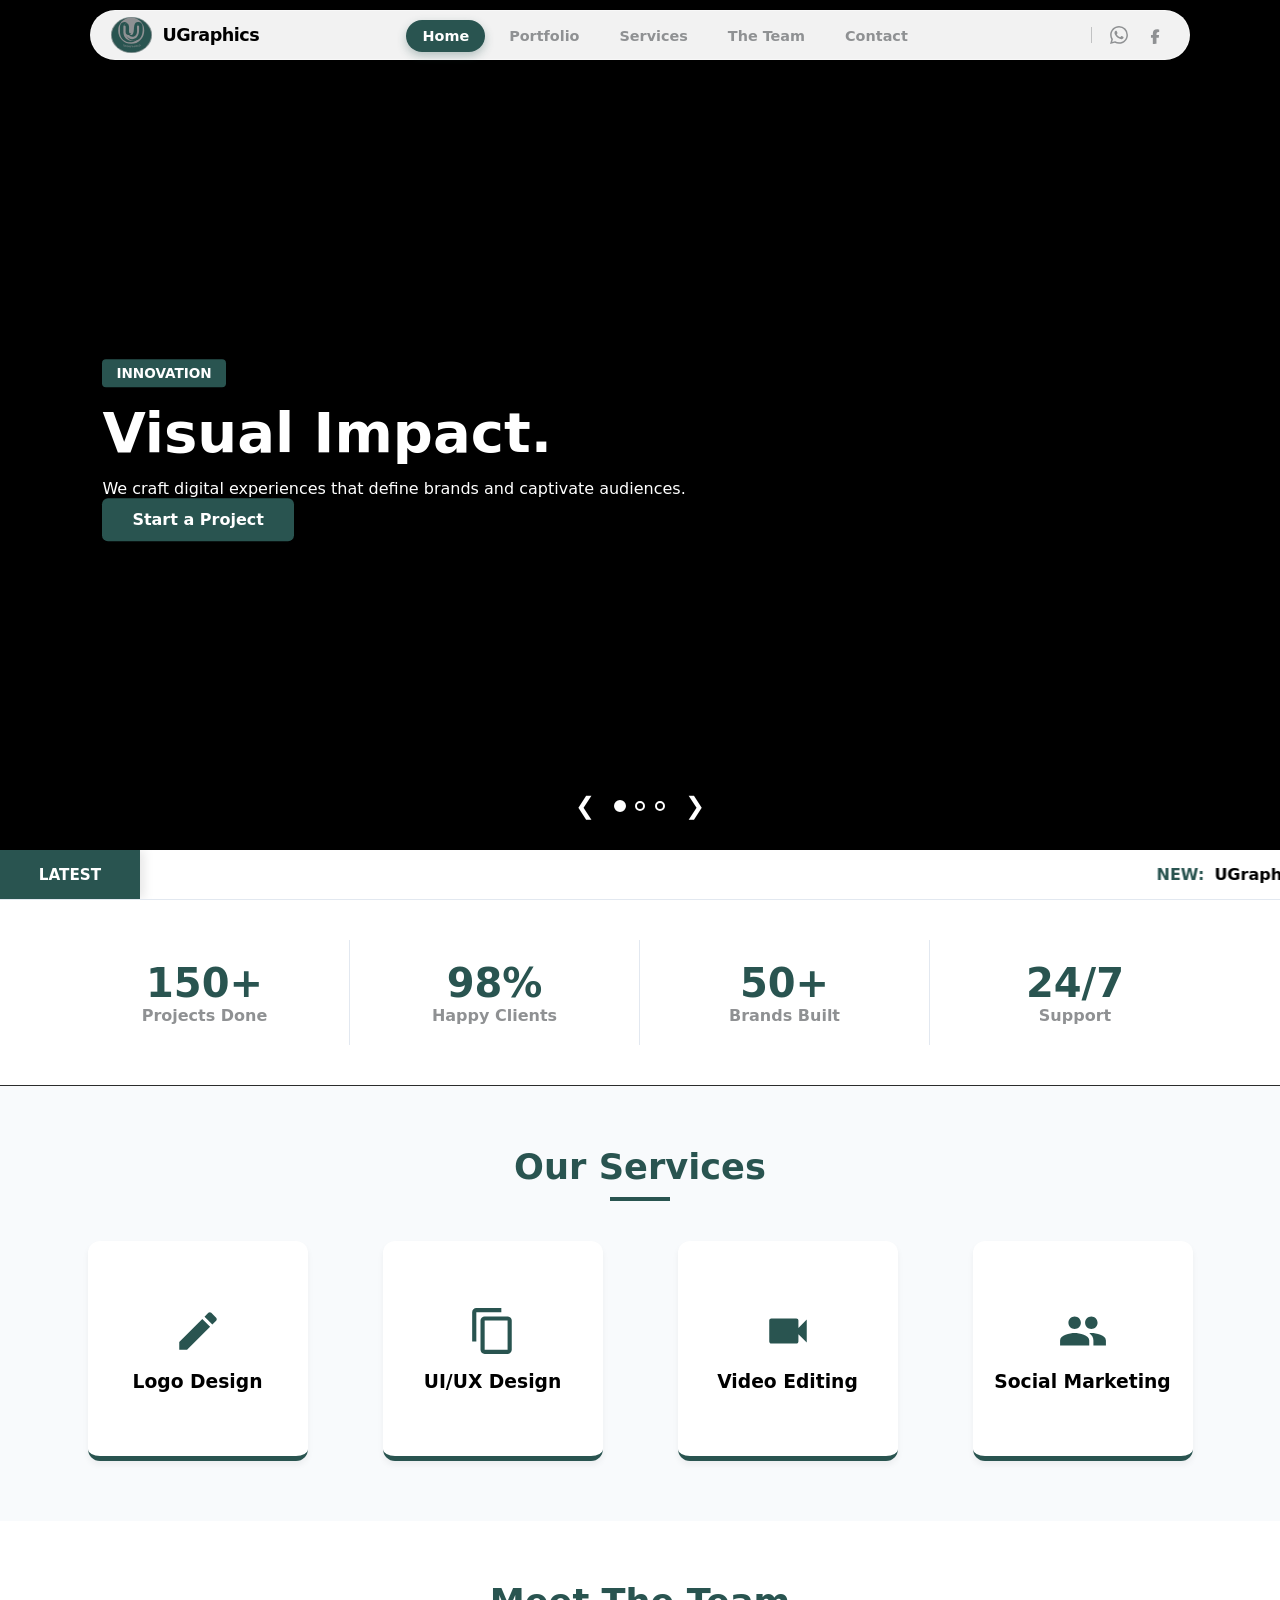
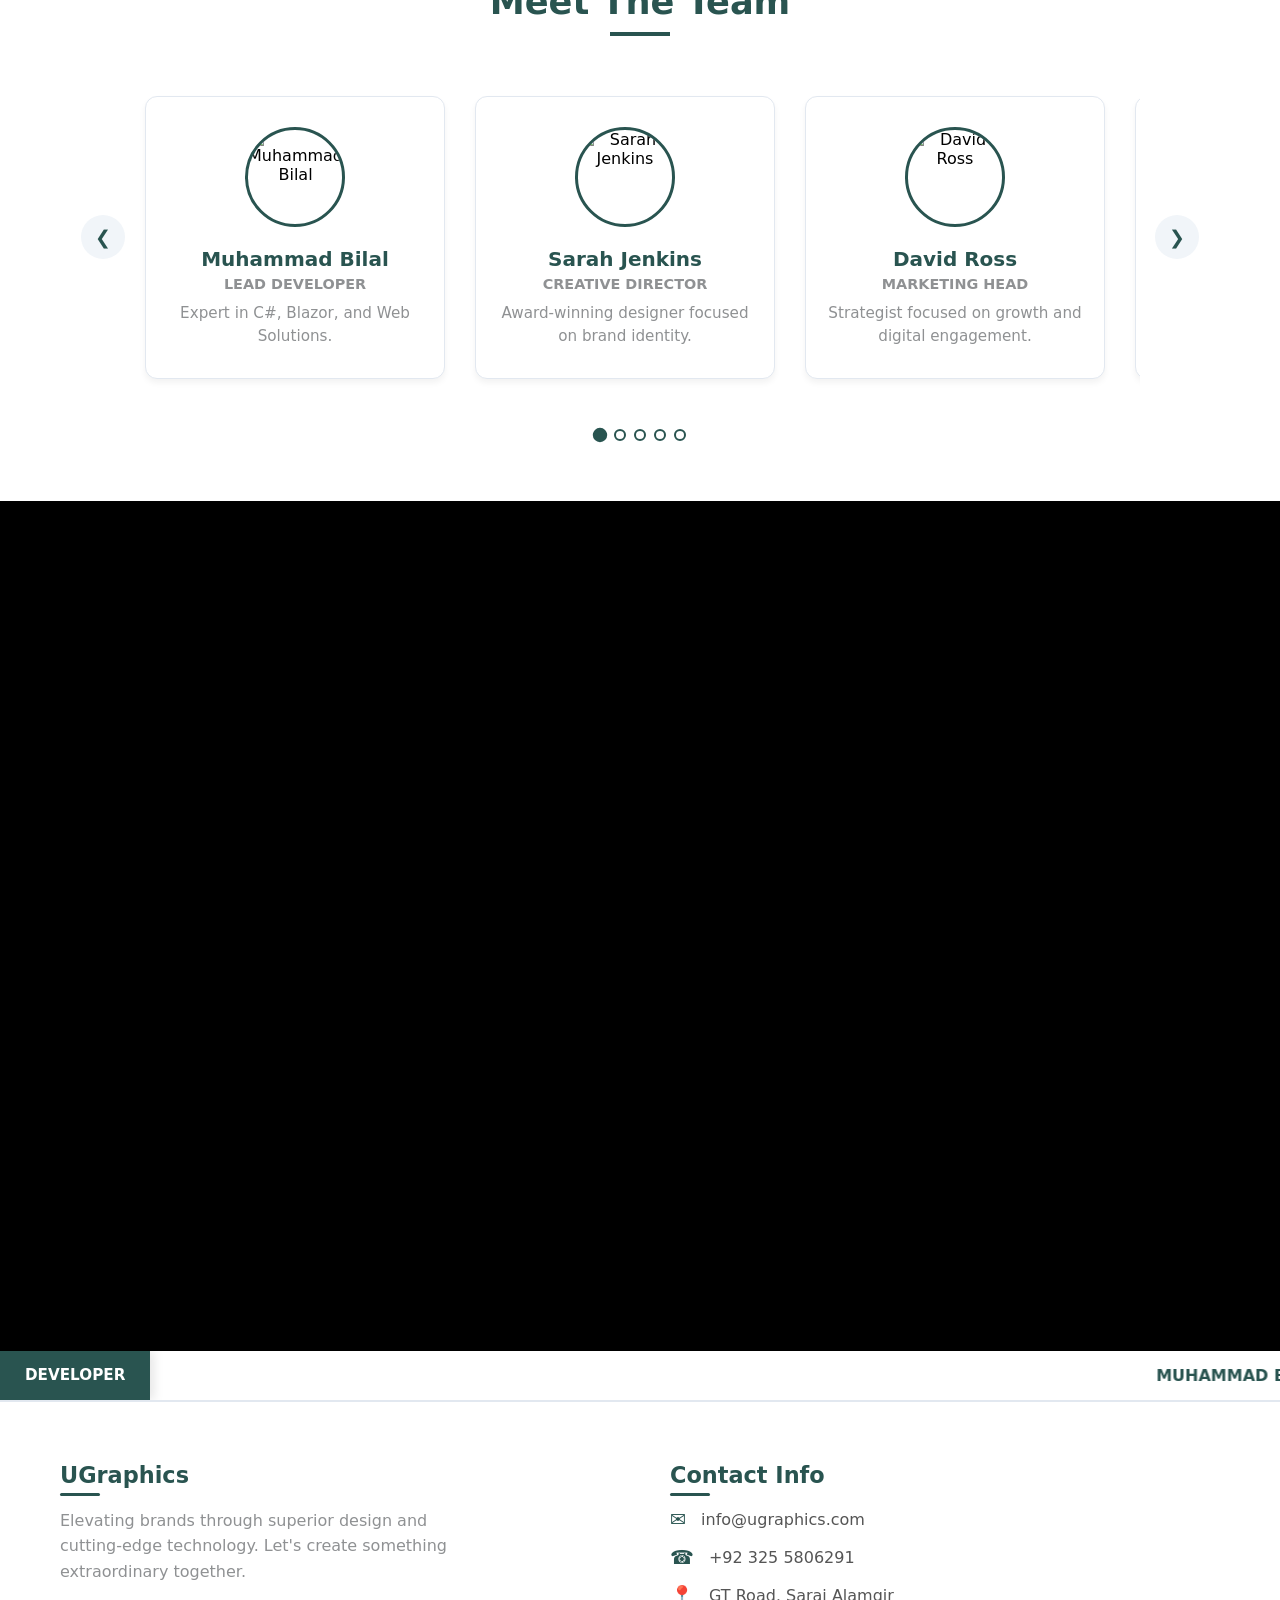
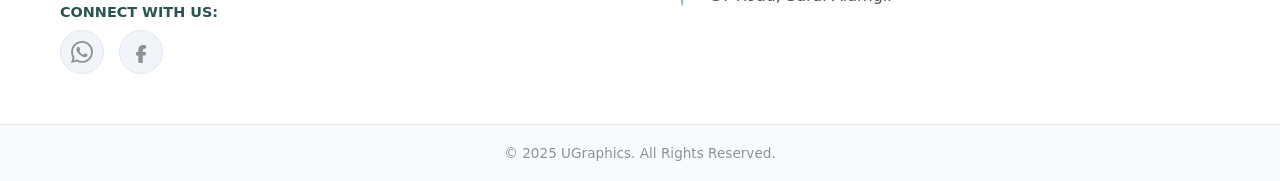
==== index.html @ 37547b0b "Initial commit" ====
<!DOCTYPE html>
<html lang="en">
<head>
    <meta charset="UTF-8">
    <meta name="viewport" content="width=device-width, initial-scale=1.0">
    <title>UGraphics | Creative Design Agency</title>
    
    <link rel="icon" type="image/svg+xml" href="Images/logo.svg">

    <link rel="stylesheet" href="css/styles.css">
    <link rel="stylesheet" href="css/NavMenu.css">
    <link rel="stylesheet" href="css/NewsTicker.css">
    <link rel="stylesheet" href="css/ProfileCarousel.css">
    <link rel="stylesheet" href="css/footer.css">
</head>
<body>

    <div class="glass-nav-container">
        <nav class="glass-navbar">
            <div class="nav-brand">
                <a href="#" class="brand-link">
                    <img src="Images/logo.svg" alt="UGraphics Logo" class="brand-logo">
                    <span class="brand-text">UGraphics</span>
                </a>
            </div>

         <ul class="nav-links">
    <li><a href="#" class="active">Home</a></li>
    <li><a href="portfolio.html">Portfolio</a></li>
    <li><a href="services.html">Services</a></li>
    <li><a href="developers.html">The Team</a></li>
    <li><a href="contact.html">Contact</a></li>
</ul>

            <div class="nav-socials">
                <div class="divider-line"></div>
                <a href="#" class="social-btn whatsapp" title="WhatsApp">
                    <svg viewBox="0 0 24 24" fill="currentColor"><path d="M17.472 14.382c-.297-.149-1.758-.867-2.03-.967-.273-.099-.471-.148-.67.15-.197.297-.767.966-.94 1.164-.173.199-.347.223-.644.075-.297-.15-1.255-.463-2.39-1.475-.883-.788-1.48-1.761-1.653-2.059-.173-.297-.018-.458.13-.606.134-.133.298-.347.446-.52.149-.174.198-.298.298-.497.099-.198.05-.371-.025-.52-.075-.149-.669-1.612-.916-2.207-.242-.579-.487-.5-.669-.51-.173-.008-.371-.01-.57-.01-.198 0-.52.074-.792.372-.272.297-1.04 1.016-1.04 2.479 0 1.462 1.065 2.875 1.213 3.074.149.198 2.096 3.2 5.077 4.487.709.306 1.262.489 1.694.625.712.227 1.36.195 1.871.118.571-.085 1.758-.719 2.006-1.413.248-.694.248-1.289.173-1.413-.074-.124-.272-.198-.57-.347m-5.421 7.403h-.004a9.87 9.87 0 01-5.031-1.378l-.361-.214-3.741.982.998-3.648-.235-.374a9.86 9.86 0 01-1.51-5.26c.001-5.45 4.436-9.884 9.888-9.884 2.64 0 5.122 1.03 6.988 2.898a9.825 9.825 0 012.893 6.994c-.003 5.45-4.437 9.884-9.885 9.884m8.413-18.297A11.815 11.815 0 0012.05 0C5.495 0 .16 5.335.157 11.892c0 2.096.547 4.142 1.588 5.945L.057 24l6.305-1.654a11.882 11.882 0 005.683 1.448h.005c6.554 0 11.89-5.335 11.893-11.893a11.821 11.821 0 00-3.48-8.413Z" /></svg>
                </a>
                <a href="#" class="social-btn facebook" title="Facebook">
                    <svg viewBox="0 0 24 24" fill="currentColor"><path d="M9.101 23.691v-7.98H6.627v-3.667h2.474v-1.58c0-4.085 1.848-5.978 5.858-5.978.401 0 .955.042 1.468.103a8.68 8.68 0 0 1 1.141.195v3.325a8.623 8.623 0 0 0-.653-.036c-2.148 0-2.971.956-2.971 3.594v.376h3.428l-.342 3.667h-3.086v7.98c-.453.076-1.522.247-2.922.247-1.127 0-1.685-.052-1.922-.095z"/></svg>
                </a>
            </div>

            <div class="mobile-menu-btn" onclick="toggleMobileMenu()">
                <span></span>
                <span></span>
                <span></span>
            </div>
        </nav>
    </div>

    <div class="mobile-overlay" id="mobileOverlay" onclick="closeMobileMenu()"></div>
    <div class="mobile-nav" id="mobileNav">
        <div class="mobile-header">
            <span class="mobile-brand-text">UGraphics</span>
            <button class="mobile-close" onclick="closeMobileMenu()">✕</button>
        </div>
        <a href="#" onclick="closeMobileMenu()">Home</a>
        <a href="#portfolio" onclick="closeMobileMenu()">Portfolio</a>
        <a href="#services" onclick="closeMobileMenu()">Services</a>
        <a href="#team" onclick="closeMobileMenu()">Team</a>
        <a href="#contact" onclick="closeMobileMenu()">Contact</a>
        <div class="mobile-socials">
            <a href="#" class="social-btn whatsapp"><svg viewBox="0 0 24 24" fill="currentColor"><path d="M17.472 14.382c-.297-.149-1.758-.867-2.03-.967-.273-.099-.471-.148-.67.15-.197.297-.767.966-.94 1.164-.173.199-.347.223-.644.075-.297-.15-1.255-.463-2.39-1.475-.883-.788-1.48-1.761-1.653-2.059-.173-.297-.018-.458.13-.606.134-.133.298-.347.446-.52.149-.174.198-.298.298-.497.099-.198.05-.371-.025-.52-.075-.149-.669-1.612-.916-2.207-.242-.579-.487-.5-.669-.51-.173-.008-.371-.01-.57-.01-.198 0-.52.074-.792.372-.272.297-1.04 1.016-1.04 2.479 0 1.462 1.065 2.875 1.213 3.074.149.198 2.096 3.2 5.077 4.487.709.306 1.262.489 1.694.625.712.227 1.36.195 1.871.118.571-.085 1.758-.719 2.006-1.413.248-.694.248-1.289.173-1.413-.074-.124-.272-.198-.57-.347m-5.421 7.403h-.004a9.87 9.87 0 01-5.031-1.378l-.361-.214-3.741.982.998-3.648-.235-.374a9.86 9.86 0 01-1.51-5.26c.001-5.45 4.436-9.884 9.888-9.884 2.64 0 5.122 1.03 6.988 2.898a9.825 9.825 0 012.893 6.994c-.003 5.45-4.437 9.884-9.885 9.884m8.413-18.297A11.815 11.815 0 0012.05 0C5.495 0 .16 5.335.157 11.892c0 2.096.547 4.142 1.588 5.945L.057 24l6.305-1.654a11.882 11.882 0 005.683 1.448h.005c6.554 0 11.89-5.335 11.893-11.893a11.821 11.821 0 00-3.48-8.413Z" /></svg></a>
            <a href="#" class="social-btn facebook"><svg viewBox="0 0 24 24" fill="currentColor"><path d="M9.101 23.691v-7.98H6.627v-3.667h2.474v-1.58c0-4.085 1.848-5.978 5.858-5.978.401 0 .955.042 1.468.103a8.68 8.68 0 0 1 1.141.195v3.325a8.623 8.623 0 0 0-.653-.036c-2.148 0-2.971.956-2.971 3.594v.376h3.428l-.342 3.667h-3.086v7.98c-.453.076-1.522.247-2.922.247-1.127 0-1.685-.052-1.922-.095z"/></svg></a>
        </div>
    </div>

    <div class="home-wrapper">
        <section class="hero-slider">
            <div class="slider-container" id="sliderContainer">
                
                <div class="slide active">
                    <div class="slide-bg" style="background-image: url('https://images.unsplash.com/photo-1600607686527-6fb886090705?q=80&w=2700&auto=format&fit=crop');"></div>
                    <div class="slide-overlay"></div>
                    <div class="slide-content">
                        <span class="badge">Innovation</span>
                        <h1>Visual Impact.</h1>
                        <p>We craft digital experiences that define brands and captivate audiences.</p>
                        <a href="#contact" class="btn-primary">Start a Project</a>
                    </div>
                </div>

                <div class="slide">
                    <div class="slide-bg" style="background-image: url('https://images.unsplash.com/photo-1550745165-9bc0b252726f?q=80&w=2700&auto=format&fit=crop');"></div>
                    <div class="slide-overlay"></div>
                    <div class="slide-content">
                        <span class="badge">Branding</span>
                        <h1>Identity First.</h1>
                        <p>Logos, colors, and voices that speak louder than words.</p>
                        <a href="#services" class="btn-primary">Our Services</a>
                    </div>
                </div>

                <div class="slide">
                    <div class="slide-bg" style="background-image: url('https://images.unsplash.com/photo-1542744173-8e7e53415bb0?q=80&w=2700&auto=format&fit=crop');"></div>
                    <div class="slide-overlay"></div>
                    <div class="slide-content">
                        <span class="badge">Strategy</span>
                        <h1>Data Driven.</h1>
                        <p>Marketing strategies that actually convert.</p>
                    </div>
                </div>

            </div>
            
            <div class="slider-controls-wrapper">
                <button class="slider-arrow" onclick="prevSlide()">❮</button>
                <div class="slider-dots">
                    <button class="dot active" onclick="goToSlide(0)"></button>
                    <button class="dot" onclick="goToSlide(1)"></button>
                    <button class="dot" onclick="goToSlide(2)"></button>
                </div>
                <button class="slider-arrow" onclick="nextSlide()">❯</button>
            </div>

            <div class="hero-bottom-ticker">
                <div class="news-ticker-bar">
                    <div class="ticker-label">LATEST</div>
                    <div class="ticker-content">
                        <marquee behavior="scroll" direction="left" scrollamount="6">
                            <span class="ticker-item"><strong>NEW:</strong> UGraphics 2.0 Website Launched!</span>
                            <span class="ticker-item"><strong>OFFER:</strong> Get 20% off on your first Branding Package.</span>
                            <span class="ticker-item"><strong>HIRE:</strong> We are hiring UI/UX Designers. Apply Now!</span>
                        </marquee>
                    </div>
                </div>
            </div>

        </section>

        <section class="stats-bar">
            <div class="container stats-grid">
                <div class="stat-item highlight">
                    <strong>150+</strong> <span>Projects Done</span>
                </div>
                <div class="stat-item">
                    <strong>98%</strong> <span>Happy Clients</span>
                </div>
                <div class="stat-item">
                    <strong>50+</strong> <span>Brands Built</span>
                </div>
                <div class="stat-item">
                    <strong>24/7</strong> <span>Support</span>
                </div>
            </div>
        </section>

        <div class="section-divider"></div>

        <section class="portals-section" id="services">
            <div class="container">
                <div class="section-header">
                    <h2>Our <span class="accent-text">Services</span></h2>
                    <div class="header-line"></div>
                </div>
                <div class="square-grid">
                    <a href="#" class="square-card">
                        <div class="card-icon">
                            <svg viewBox="0 0 24 24" fill="currentColor"><path d="M3 17.25V21h3.75L17.81 9.94l-3.75-3.75L3 17.25zM20.71 7.04c.39-.39.39-1.02 0-1.41l-2.34-2.34c-.39-.39-1.02-.39-1.41 0l-1.83 1.83 3.75 3.75 1.83-1.83z"/></svg>
                        </div>
                        <h3>Logo Design</h3>
                    </a>
                    <a href="#" class="square-card">
                        <div class="card-icon">
                            <svg viewBox="0 0 24 24" fill="currentColor"><path d="M16 1H4c-1.1 0-2 .9-2 2v14h2V3h12V1zm3 4H8c-1.1 0-2 .9-2 2v14c0 1.1.9 2 2 2h11c1.1 0 2-.9 2-2V7c0-1.1-.9-2-2-2zm0 16H8V7h11v14z"/></svg>
                        </div>
                        <h3>UI/UX Design</h3>
                    </a>
                    <a href="#" class="square-card">
                        <div class="card-icon">
                            <svg viewBox="0 0 24 24" fill="currentColor"><path d="M17 10.5V7c0-.55-.45-1-1-1H4c-.55 0-1 .45-1 1v10c0 .55.45 1 1 1h12c.55 0 1-.45 1-1v-3.5l4 4v-11l-4 4z"/></svg>
                        </div>
                        <h3>Video Editing</h3>
                    </a>
                    <a href="#" class="square-card">
                        <div class="card-icon">
                            <svg viewBox="0 0 24 24" fill="currentColor"><path d="M16 11c1.66 0 2.99-1.34 2.99-3S17.66 5 16 5c-1.66 0-3 1.34-3 3s1.34 3 3 3zm-8 0c1.66 0 2.99-1.34 2.99-3S9.66 5 8 5C6.34 5 5 6.34 5 8s1.34 3 3 3zm0 2c-2.33 0-7 1.17-7 3.5V19h14v-2.5c0-2.33-4.67-3.5-7-3.5zm8 0c-.29 0-.62.02-.97.05 1.16.84 1.97 1.97 1.97 3.45V19h6v-2.5c0-2.33-4.67-3.5-7-3.5z"/></svg>
                        </div>
                        <h3>Social Marketing</h3>
                    </a>
                </div>
            </div>
        </section>

        <section class="team-section-container" id="team">
            <div class="container">
                <div class="section-header">
                    <h2>Meet The <span class="accent-text">Team</span></h2>
                    <div class="header-line"></div>
                </div>

                <div class="profile-carousel-wrapper">
                    <button class="carousel-arrow prev" onclick="moveTeam(-1)">❮</button>
                    
                    <div class="carousel-track-container">
                        <div class="carousel-track" id="teamTrack">
                            
                            <div class="carousel-card">
                                <div class="image-wrapper">
                                    <img src="https://images.unsplash.com/photo-1560250097-0b93528c311a?q=80&w=200&auto=format&fit=crop" alt="Muhammad Bilal">
                                </div>
                                <div class="card-content">
                                    <h3>Muhammad Bilal</h3>
                                    <span class="role">Lead Developer</span>
                                    <p class="bio">Expert in C#, Blazor, and Web Solutions.</p>
                                </div>
                            </div>

                            <div class="carousel-card">
                                <div class="image-wrapper">
                                    <img src="https://images.unsplash.com/photo-1573496359142-b8d87734a5a2?q=80&w=200&auto=format&fit=crop" alt="Sarah Jenkins">
                                </div>
                                <div class="card-content">
                                    <h3>Sarah Jenkins</h3>
                                    <span class="role">Creative Director</span>
                                    <p class="bio">Award-winning designer focused on brand identity.</p>
                                </div>
                            </div>

                            <div class="carousel-card">
                                <div class="image-wrapper">
                                    <img src="https://images.unsplash.com/photo-1519085360753-af0119f7cbe7?q=80&w=200&auto=format&fit=crop" alt="David Ross">
                                </div>
                                <div class="card-content">
                                    <h3>David Ross</h3>
                                    <span class="role">Marketing Head</span>
                                    <p class="bio">Strategist focused on growth and digital engagement.</p>
                                </div>
                            </div>

                            <div class="carousel-card">
                                <div class="image-wrapper">
                                    <img src="https://images.unsplash.com/photo-1472099645785-5658abf4ff4e?q=80&w=200&auto=format&fit=crop" alt="Michael Chen">
                                </div>
                                <div class="card-content">
                                    <h3>Michael Chen</h3>
                                    <span class="role">SEO Specialist</span>
                                    <p class="bio">Ensuring your brand ranks at the top of search results.</p>
                                </div>
                            </div>

                            <div class="carousel-card">
                                <div class="image-wrapper">
                                    <img src="https://images.unsplash.com/photo-1580489944761-15a19d654956?q=80&w=200&auto=format&fit=crop" alt="Emily Davis">
                                </div>
                                <div class="card-content">
                                    <h3>Emily Davis</h3>
                                    <span class="role">Content Writer</span>
                                    <p class="bio">Crafting compelling narratives that sell.</p>
                                </div>
                            </div>

                        </div>
                    </div>

                    <button class="carousel-arrow next" onclick="moveTeam(1)">❯</button>
                </div>

                <div class="team-dots" id="teamDots"></div>
            </div>
        </section>

       <section class="video-hero full-screen">
        <video class="video-bg" autoplay muted loop playsinline>
            <source src="https://videos.pexels.com/video-files/3129671/3129671-hd_1920_1080_25fps.mp4" type="video/mp4" />
        </video>
        
        <div class="video-overlay"></div>

        <div class="hero-bottom-ticker">
            <div class="news-ticker-bar">
                <div class="ticker-label">DEVELOPER</div>
                <div class="ticker-content">
                    <marquee behavior="scroll" direction="left" scrollamount="6">
                        <span class="ticker-item">
                            <strong>Muhammad Bilal:</strong> IT Specialist & WinUI/Blazor Expert.
                        </span>
                        <span class="ticker-item">
                            <strong>Contact:</strong> +92 325 5806291.
                        </span>
                        <span class="ticker-item">
                            <strong>Status:</strong> Available for Freelance Projects.
                        </span>
                    </marquee>
                </div>
            </div>
        </div>
    </section>

    </div> <footer class="modern-footer" id="contact">
        <div class="container">
            <div class="footer-grid">
                
                <div class="footer-col">
                    <h3>UGraphics</h3>
                    <p>Elevating brands through superior design and cutting-edge technology. Let's create something extraordinary together.</p>
                    
                    <div class="social-section-title">Connect with us:</div>
                    <div class="social-icons">
                        <a href="#" class="social-link whatsapp" title="Chat on WhatsApp">
                            <svg viewBox="0 0 24 24" fill="currentColor"><path d="M17.472 14.382c-.297-.149-1.758-.867-2.03-.967-.273-.099-.471-.148-.67.15-.197.297-.767.966-.94 1.164-.173.199-.347.223-.644.075-.297-.15-1.255-.463-2.39-1.475-.883-.788-1.48-1.761-1.653-2.059-.173-.297-.018-.458.13-.606.134-.133.298-.347.446-.52.149-.174.198-.298.298-.497.099-.198.05-.371-.025-.52-.075-.149-.669-1.612-.916-2.207-.242-.579-.487-.5-.669-.51-.173-.008-.371-.01-.57-.01-.198 0-.52.074-.792.372-.272.297-1.04 1.016-1.04 2.479 0 1.462 1.065 2.875 1.213 3.074.149.198 2.096 3.2 5.077 4.487.709.306 1.262.489 1.694.625.712.227 1.36.195 1.871.118.571-.085 1.758-.719 2.006-1.413.248-.694.248-1.289.173-1.413-.074-.124-.272-.198-.57-.347m-5.421 7.403h-.004a9.87 9.87 0 01-5.031-1.378l-.361-.214-3.741.982.998-3.648-.235-.374a9.86 9.86 0 01-1.51-5.26c.001-5.45 4.436-9.884 9.888-9.884 2.64 0 5.122 1.03 6.988 2.898a9.825 9.825 0 012.893 6.994c-.003 5.45-4.437 9.884-9.885 9.884m8.413-18.297A11.815 11.815 0 0012.05 0C5.495 0 .16 5.335.157 11.892c0 2.096.547 4.142 1.588 5.945L.057 24l6.305-1.654a11.882 11.882 0 005.683 1.448h.005c6.554 0 11.89-5.335 11.893-11.893a11.821 11.821 0 00-3.48-8.413Z" /></svg>
                        </a>
                        <a href="#" class="social-link facebook" title="Follow on Facebook">
                            <svg viewBox="0 0 24 24" fill="currentColor"><path d="M9.101 23.691v-7.98H6.627v-3.667h2.474v-1.58c0-4.085 1.848-5.978 5.858-5.978.401 0 .955.042 1.468.103a8.68 8.68 0 0 1 1.141.195v3.325a8.623 8.623 0 0 0-.653-.036c-2.148 0-2.971.956-2.971 3.594v.376h3.428l-.342 3.667h-3.086v7.98c-.453.076-1.522.247-2.922.247-1.127 0-1.685-.052-1.922-.095z"/></svg>
                        </a>
                    </div>
                </div>

                <div class="footer-col">
                    <h3>Contact Info</h3>
                    <ul class="contact-list">
                        <li><span>&#9993;</span> info@ugraphics.com</li>
                        <li><span>&#9742;</span> +92 325 5806291</li>
                        <li><span>&#128205;</span> GT Road, Sarai Alamgir</li>
                    </ul>
                </div>
            </div>
        </div>
        <div class="footer-divider"></div>
        <div class="copyright-bar">
            &copy; 2025 UGraphics. All Rights Reserved.
        </div>
    </footer>

    <script>
        // --- 1. Mobile Menu ---
        function toggleMobileMenu() {
            document.getElementById('mobileNav').classList.toggle('active');
            document.getElementById('mobileOverlay').classList.toggle('active');
        }
        function closeMobileMenu() {
            document.getElementById('mobileNav').classList.remove('active');
            document.getElementById('mobileOverlay').classList.remove('active');
        }

        // --- 2. Hero Slider ---
        let currentSlide = 0;
        const slides = document.querySelectorAll('.hero-slider .slide');
        const dots = document.querySelectorAll('.hero-slider .dot');
        
        function showSlide(index) {
            slides.forEach(s => s.classList.remove('active'));
            dots.forEach(d => d.classList.remove('active'));
            
            if(index >= slides.length) currentSlide = 0;
            else if(index < 0) currentSlide = slides.length - 1;
            else currentSlide = index;

            slides[currentSlide].classList.add('active');
            dots[currentSlide].classList.add('active');
        }
        function nextSlide() { showSlide(currentSlide + 1); }
        function prevSlide() { showSlide(currentSlide - 1); }
        function goToSlide(n) { showSlide(n); }
        setInterval(nextSlide, 5000);

        // --- 3. DYNAMIC TEAM CAROUSEL ---
        let teamIndex = 0;
        const teamTrack = document.getElementById('teamTrack');
        const teamCards = document.querySelectorAll('.carousel-card');
        const teamDotsContainer = document.getElementById('teamDots');
        
        // Auto-Generate Dots based on Member Count
        function initTeamDots() {
            teamDotsContainer.innerHTML = ''; // Clear existing
            teamCards.forEach((_, idx) => {
                const dot = document.createElement('button');
                dot.className = idx === 0 ? 't-dot active' : 't-dot';
                dot.onclick = () => goToTeamSlide(idx);
                teamDotsContainer.appendChild(dot);
            });
        }

        function updateTeamTrack() {
            // Get width of one card + the gap (30px defined in CSS)
            // We calculate this dynamically so it works on mobile and desktop
            const cardStyle = window.getComputedStyle(teamCards[0]);
            const cardWidth = teamCards[0].offsetWidth;
            const gap = parseFloat(cardStyle.marginRight) || 30; // 30px is our CSS gap
            
            const moveAmount = (cardWidth + gap) * teamIndex;
            teamTrack.style.transform = `translateX(-${moveAmount}px)`;

            // Update Dots Active State
            const allDots = document.querySelectorAll('.t-dot');
            allDots.forEach(d => d.classList.remove('active'));
            if(allDots[teamIndex]) allDots[teamIndex].classList.add('active');
        }

        function moveTeam(direction) {
            // Simple loop logic
            const total = teamCards.length;
            teamIndex = (teamIndex + direction + total) % total;
            updateTeamTrack();
        }

        function goToTeamSlide(n) {
            teamIndex = n;
            updateTeamTrack();
        }

        // Initialize on Load
        window.addEventListener('load', () => {
            initTeamDots();
            // Recalculate on resize to fix widths
            window.addEventListener('resize', updateTeamTrack);
        });
    </script>
</body>
</html>
---- css/styles.css ----
/* =========================================
   1. CRITICAL LAYOUT RESET
   ========================================= */
* {
    box-sizing: border-box;
    margin: 0;
    padding: 0;
}

html, body {
    width: 100%;
    max-width: 100%;
    overflow-x: hidden;
    background-color: #000000; /* Keeps Hero blend seamless */
}

/* =========================================
   2. GLOBAL VARIABLES (NEW COLOR SCHEME)
   ========================================= */
:root {
    /* New Palette */
    --primary: #295450;      /* Deep Teal - Main Brand Color */
    --secondary: #8f9193;    /* Cool Grey - Secondary/Borders */
    
    --text-dark: #000000;    /* Keep Black for readability */
    --text-light: #ffffff;
    --light-bg: #f8fafc;     /* Light Grey for alternate sections */
    --divider-color: #e2e8f0;
}

body {
    font-family: 'Segoe UI', system-ui, sans-serif;
    color: var(--text-dark);
}

a { text-decoration: none; color: inherit; }
.container { max-width: 1200px; margin: 0 auto; padding: 0 20px; }

/* =========================================
   3. HERO SLIDER
   ========================================= */
.home-wrapper { width: 100%; overflow: hidden; }

.hero-slider {
    position: relative;
    height: 100vh;
    width: 100%;
    background: #000;
    margin: 0; padding: 0;
    overflow: hidden; 
    z-index: 1;
    -webkit-mask-image: -webkit-radial-gradient(white, black);
    mask-image: radial-gradient(white, black);
}

.slide {
    position: absolute; inset: 0; opacity: 0;
    transition: opacity 0.8s ease-in-out; visibility: hidden;
    width: 100%; height: 100%; overflow: hidden;
}
.slide.active { opacity: 1; visibility: visible; }

.slide-bg {
    width: 100%; height: 100%;
    background-size: cover; background-position: center;
    transform: scale(1.1); transition: transform 6s ease;
}
.slide.active .slide-bg { transform: scale(1); }

.slide-overlay {
    position: absolute; inset: 0;
    background: linear-gradient(to right, rgba(0,0,0,0.8) 0%, rgba(0,0,0,0.3) 100%);
}

.slide-content {
    position: absolute; top: 50%; left: 8%;
    transform: translateY(-50%); max-width: 600px;
    color: white; z-index: 10;
}

/* Badge uses the New Teal */
.badge {
    background: var(--primary); color: white; padding: 6px 14px;
    border-radius: 4px; font-weight: 700; text-transform: uppercase;
    font-size: 0.85rem; display: inline-block; margin-bottom: 15px;
}

.slide-content h1 {
    font-size: 3.5rem; font-weight: 800; line-height: 1.1; margin-bottom: 15px;
}

/* Primary Button uses Teal */
.btn-primary {
    background: var(--primary); color: white; padding: 12px 30px;
    font-weight: 700; border-radius: 6px; display: inline-block;
    transition: transform 0.2s, background 0.2s;
}
.btn-primary:hover { 
    transform: translateY(-2px); 
    background: #1e3d3a; /* Darker shade of Teal for hover */
}

/* Slider Controls */
.slider-controls-wrapper {
    position: absolute; bottom: 80px; 
    left: 50%; transform: translateX(-50%);
    display: flex; align-items: center; gap: 20px; z-index: 20;
}
.slider-arrow {
    background: transparent; border: none; color: white;
    font-size: 1.5rem; cursor: pointer;
}
.slider-dots { display: flex; gap: 10px; }
.dot {
    width: 10px; height: 10px; border-radius: 50%;
    border: 2px solid white; background: transparent; cursor: pointer;
}
.dot.active { background: white; transform: scale(1.2); }

.hero-bottom-ticker {
    position: absolute; bottom: 0; left: 0; width: 100%; z-index: 50; 
}

/* =========================================
   4. STATS BAR
   ========================================= */
.section-divider { width: 100%; height: 1px; background: var(--secondary); opacity: 0.3; }

.stats-bar { padding: 40px 0; background: #fff; position: relative; z-index: 5; }

.stats-grid { 
    display: grid; grid-template-columns: repeat(4, 1fr); text-align: center; 
}
.stat-item { 
    display: flex; flex-direction: column; 
    border-right: 1px solid var(--divider-color); padding: 20px 10px;
}
.stat-item:last-child { border-right: none; }

/* Stats use Teal */
.stat-item strong { font-size: 2.5rem; color: var(--primary); }
/* Highlight stat uses Grey or keeping Teal for consistency? Let's use Teal */
.stat-item.highlight strong { color: var(--primary); }
.stat-item span { color: var(--secondary); font-weight: 600; }

@media (max-width: 768px) {
    .stats-grid { grid-template-columns: repeat(2, 1fr); }
    .stat-item { border-right: 1px solid var(--divider-color); border-bottom: 1px solid var(--divider-color); }
    .stat-item:nth-child(2n) { border-right: none; }
    .stat-item:nth-child(n+3) { border-bottom: none; }
}

/* =========================================
   5. SECTIONS
   ========================================= */
.portals-section { padding: 60px 0; background: var(--light-bg); }
.section-header { text-align: center; margin-bottom: 40px; }
.section-header h2 { font-size: 2.2rem; color: var(--primary); margin: 0; }
.header-line { width: 60px; height: 4px; background: var(--primary); margin: 10px auto; }

.square-grid {
    display: grid; grid-template-columns: repeat(auto-fit, minmax(200px, 1fr));
    gap: 20px; justify-items: center;
}
.square-card {
    background: white; width: 100%; max-width: 220px; aspect-ratio: 1/1;
    border-radius: 12px; display: flex; flex-direction: column;
    align-items: center; justify-content: center;
    box-shadow: 0 4px 6px rgba(0,0,0,0.05);
    /* Bottom border uses Teal */
    border-bottom: 5px solid var(--primary);
    transition: transform 0.3s;
}
.square-card:hover { transform: translateY(-8px); border-bottom-color: var(--secondary); }
.card-icon { width: 50px; height: 50px; color: var(--primary); margin-bottom: 15px; }

/* =========================================
   6. VIDEO HERO
   ========================================= */
.video-hero.full-screen {
    position: relative; width: 100%; height: 100vh; 
    overflow: hidden; background: #000;
}
.video-bg {
    position: absolute; top: 0; left: 0; width: 100%; height: 100%;
    object-fit: cover; z-index: 1; pointer-events: none;
}
.video-overlay {
    position: absolute; inset: 0; background: rgba(0,0,0,0.5); z-index: 2;
}
.video-content-center {
    position: absolute; top: 50%; left: 50%; transform: translate(-50%, -50%);
    z-index: 10; color: white; text-align: center;
}
.video-content-center h2 { font-size: 3.5rem; font-weight: 800; text-transform: uppercase; margin-bottom: 10px; }
.video-content-center p { font-size: 1.2rem; font-weight: 600; color: #cbd5e1; }

/* ... existing styles ... */

/* =========================================
   6. VIDEO HERO (Full Screen, No Text)
   ========================================= */
.video-hero.full-screen {
    position: relative;
    width: 100%;
    height: 100vh;
    overflow: hidden;
    background: #000;
}

.video-bg {
    position: absolute;
    top: 0; left: 0;
    width: 100%; height: 100%;
    object-fit: cover;
    z-index: 1;
    pointer-events: none;
}

.video-overlay {
    position: absolute;
    inset: 0;
    /* Very light overlay just to make sure the Ticker pops */
    background: rgba(0,0,0,0.2); 
    z-index: 2;
    pointer-events: none;
}

/* Ticker anchored to bottom of video */
.hero-bottom-ticker {
    position: absolute;
    bottom: 0;
    left: 0;
    width: 100%;
    z-index: 50;
}
---- css/NavMenu.css ----
/* =========================================
   1. DESKTOP NAVIGATION
   ========================================= */
/* Container */
.glass-nav-container {
    position: fixed; top: 0; left: 0; right: 0;
    z-index: 1000; display: flex; justify-content: center;
    padding: 10px 20px; pointer-events: none;
}

/* Navbar */
.glass-navbar {
    display: flex; align-items: center; justify-content: space-between;
    width: 100%; max-width: 1100px; padding: 0 20px; height: 50px;
    pointer-events: auto;
    background: rgba(255, 255, 255, 0.95);
    backdrop-filter: blur(12px);
    border-radius: 50px;
    border: 1px solid rgba(255,255,255,0.4);
    box-shadow: 0 8px 32px rgba(0, 0, 0, 0.08);
}

/* Brand - Updated for Larger, Natural Shape Logo */
.nav-brand { display: flex; align-items: center; height: 100%; }
.brand-link { display: flex; align-items: center; gap: 10px; text-decoration: none; }

.brand-text { 
    font-size: 1.1rem; font-weight: 800; color: #000; letter-spacing: -0.5px; 
}

.brand-logo { 
    /* Increased size to match menu item height */
    height: 36px; 
    /* Auto width allows it to be longer/egg-shaped */
    width: auto; 
    /* Ensures the image isn't squeezed or cropped */
    object-fit: contain; 
    /* REMOVED circular forcing */
    border-radius: 0; 
}

/* Links */
.nav-links {
    display: flex; list-style: none; gap: 8px; margin: 0; padding: 0;
}
.nav-links a {
    font-size: 0.9rem; font-weight: 600; 
    color: #8f9193; /* Grey for inactive links */
    padding: 8px 16px; border-radius: 20px; transition: all 0.3s ease;
}
.nav-links a:hover {
    color: #295450; background: rgba(41, 84, 80, 0.05);
}
.nav-links a.active {
    background: #295450; /* Teal Background */
    color: #fff; box-shadow: 0 4px 10px rgba(41, 84, 80, 0.3);
}

/* Socials */
.nav-socials { display: flex; align-items: center; gap: 8px; margin-left: 20px; }
.divider-line { width: 1px; height: 16px; background: #8f9193; margin-right: 5px; opacity: 0.5; }

.social-btn { 
    width: 28px; height: 28px; 
    display: flex; align-items: center; justify-content: center; 
    color: #8f9193; 
    border-radius: 50%; transition: all 0.2s;
}
.social-btn svg { width: 18px; height: 18px; }

.social-btn:hover { background: #f1f5f9; color: #295450; transform: scale(1.1); }


/* =========================================
   2. MOBILE MENU
   ========================================= */
.mobile-menu-btn {
    display: none; flex-direction: column; gap: 5px; 
    width: 40px; height: 40px; align-items: center; justify-content: center;
    cursor: pointer; border-radius: 50%;
}
.mobile-menu-btn span { width: 20px; height: 2px; background: #000; border-radius: 2px; }

.mobile-nav {
    position: fixed; top: 0; right: -320px;
    width: 300px; height: 100vh;
    background: rgba(255, 255, 255, 0.98);
    backdrop-filter: blur(15px);
    z-index: 2000; padding: 30px;
    transition: right 0.5s cubic-bezier(0.16, 1, 0.3, 1), visibility 0.5s;
    box-shadow: -10px 0 40px rgba(0,0,0,0.1);
    display: flex; flex-direction: column; visibility: hidden;
}
.mobile-nav.active { right: 0; visibility: visible; }

.mobile-header {
    display: flex; align-items: center; justify-content: space-between;
    margin-bottom: 20px; padding-bottom: 20px;
}
.mobile-brand-text { font-size: 1.4rem; font-weight: 800; color: #000; }
.mobile-close {
    background: transparent; border: 1px solid #e2e8f0; 
    width: 36px; height: 36px; border-radius: 50%;
    color: #8f9193; cursor: pointer;
}
.mobile-close:hover { color: #295450; border-color: #295450; }

.mobile-nav > a {
    display: block; font-size: 1.15rem; font-weight: 600; color: #8f9193; 
    padding: 15px 10px; border-radius: 12px; margin-bottom: 5px; 
    transition: all 0.3s;
}
.mobile-nav > a:hover {
    background: #f8fafc; color: #295450; padding-left: 20px;
}

.mobile-socials {
    margin-top: auto; padding-top: 20px; padding-bottom: 20px;
    border-top: 1px solid #e2e8f0;
    display: flex; justify-content: center; gap: 25px;
}
.mobile-socials .social-btn {
    width: 44px; height: 44px; background: #f8fafc; color: #8f9193;
}
.mobile-socials .social-btn:hover { background: #295450; color: white; }

.mobile-overlay {
    position: fixed; top: 0; left: 0; width: 100%; height: 100vh;
    background: rgba(0,0,0,0.3); z-index: 1500; opacity: 0; visibility: hidden; transition: all 0.4s;
}
.mobile-overlay.active { opacity: 1; visibility: visible; }

/* Responsive */
@media (max-width: 900px) {
    .nav-links, .nav-socials { display: none; }
    .mobile-menu-btn { display: flex; }
    .glass-nav-container { padding: 10px 15px; }
    .glass-navbar { padding: 0 15px; }
}
---- css/NewsTicker.css ----
.news-ticker-bar {
    display: flex;
    background-color: #ffffff;
    height: 50px;
    align-items: center;
    border-bottom: 1px solid #e2e8f0;
    width: 100%; overflow: hidden;
    margin: 0;
}

.ticker-label {
    /* Updated to Teal */
    background-color: #295450; 
    color: #ffffff;
    padding: 0 25px;
    height: 100%;
    display: flex; align-items: center; justify-content: center;
    font-weight: 800; font-size: 0.95rem; z-index: 5;
    white-space: nowrap; min-width: 140px;
    box-shadow: 4px 0 10px rgba(0,0,0,0.1);
}

.ticker-content {
    flex: 1; height: 100%; overflow: hidden;
    color: #000000; font-weight: 600; font-size: 1rem;
    display: flex; align-items: center;
}

.ticker-item { margin-right: 50px; display: inline-flex; align-items: center; gap: 10px; }
.ticker-item strong { color: #295450; text-transform: uppercase; }
---- css/ProfileCarousel.css ----
.team-section-container {
    padding: 60px 0; background: #ffffff; overflow: hidden;
}

.profile-carousel-wrapper {
    position: relative; max-width: 1200px; margin: 0 auto;
    display: flex; align-items: center; justify-content: center;
}

.carousel-track-container {
    overflow: hidden; max-width: 1000px; width: 100%; padding: 20px 5px;
}

.carousel-track {
    display: flex; gap: 30px; transition: transform 0.5s cubic-bezier(0.25, 1, 0.5, 1);
    width: max-content;
}

.carousel-card {
    width: 300px; flex-shrink: 0;
    background: #fff;
    /* Grey Border */
    border: 1px solid #e2e8f0; 
    border-radius: 12px; padding: 30px 20px;
    text-align: center; display: flex; flex-direction: column; align-items: center;
    box-shadow: 0 4px 6px rgba(0,0,0,0.05);
    transition: transform 0.3s;
}

.carousel-card:hover {
    transform: translateY(-5px);
    box-shadow: 0 10px 20px rgba(0,0,0,0.1);
    border-color: #295450; /* Teal Border on Hover */
}

.image-wrapper {
    width: 100px; height: 100px; border-radius: 50%; overflow: hidden; margin-bottom: 20px;
    border: 3px solid #295450; /* Teal Border around Image */
}
.image-wrapper img { width: 100%; height: 100%; object-fit: cover; }

.card-content h3 { margin: 0; font-size: 1.25rem; color: #295450; font-weight: 700; }

.role {
    display: block; color: #8f9193; /* Grey Role */
    font-weight: 700; font-size: 0.9rem; margin: 5px 0 10px; text-transform: uppercase;
}
.bio { color: #8f9193; font-size: 0.95rem; line-height: 1.5; }

/* CONTROLS */
.carousel-arrow {
    background: #f1f5f9; border: none; width: 44px; height: 44px; flex-shrink: 0;
    border-radius: 50%; display: flex; align-items: center; justify-content: center;
    cursor: pointer; font-size: 1.2rem; color: #295450;
    transition: all 0.2s; z-index: 10;
}
.carousel-arrow:hover { background: #295450; color: white; }
.carousel-arrow.prev { margin-right: 15px; }
.carousel-arrow.next { margin-left: 15px; }

.team-dots { display: flex; justify-content: center; gap: 8px; margin-top: 30px; flex-wrap: wrap; }
.t-dot {
    width: 12px; height: 12px; border-radius: 50%;
    border: 2px solid #295450; background: transparent;
    cursor: pointer; padding: 0; transition: all 0.3s;
}
.t-dot.active { background: #295450; transform: scale(1.2); }

@media (max-width: 768px) {
    .carousel-track-container { max-width: 320px; }
    .carousel-card { width: 300px; }
    .carousel-arrow { display: none; }
}
---- css/footer.css ----
/* =========================================
   MODERN FOOTER (Teal & Grey Theme)
   ========================================= */
.modern-footer {
    background: #ffffff;
    color: #8f9193; /* Cool Grey Text */
    padding: 60px 0 0;
    border-top: 1px solid #e2e8f0;
}

.footer-grid {
    display: grid; 
    grid-template-columns: 1fr 1fr; 
    gap: 60px; 
    margin-bottom: 50px;
}

/* Headings */
.footer-col h3 {
    color: #295450; /* Deep Teal */
    font-size: 1.4rem;
    margin-bottom: 20px;
    font-weight: 800;
    position: relative;
    display: inline-block;
}

/* Divider under heading */
.footer-col h3::after {
    content: '';
    position: absolute;
    left: 0;
    bottom: -8px;
    width: 40px;
    height: 3px;
    background: #295450;
    border-radius: 2px;
}

.footer-col p {
    line-height: 1.6;
    margin-bottom: 20px;
    max-width: 400px;
}

/* Socials Area */
.social-section-title {
    font-size: 0.9rem;
    font-weight: 700;
    color: #295450;
    margin-bottom: 10px;
    text-transform: uppercase;
}

.social-icons {
    display: flex;
    gap: 15px;
}

.social-link {
    width: 44px;
    height: 44px;
    display: flex;
    align-items: center;
    justify-content: center;
    background: #f1f5f9; /* Light Grey BG */
    border: 1px solid #e2e8f0;
    border-radius: 50%;
    color: #8f9193; /* Grey Icon */
    transition: all 0.3s cubic-bezier(0.25, 0.8, 0.25, 1);
}

.social-link svg {
    width: 22px;
    height: 22px;
}

/* Hover Effects - Brand Colors */
.social-link:hover {
    transform: translateY(-3px);
    box-shadow: 0 4px 12px rgba(41, 84, 80, 0.15);
}

.social-link.whatsapp:hover {
    background: #25D366; 
    color: white;
    border-color: #25D366;
}

.social-link.facebook:hover {
    background: #1877F2; 
    color: white;
    border-color: #1877F2;
}

/* Contact List */
.contact-list {
    list-style: none;
    padding: 0;
}

.contact-list li {
    margin-bottom: 15px;
    display: flex;
    align-items: center;
    gap: 15px;
    color: #555;
    font-weight: 500;
}

.contact-list li span {
    color: #295450; /* Teal Icons */
    font-size: 1.2rem;
}

/* Footer Bottom */
.footer-divider {
    width: 100%;
    height: 1px;
    background: #e2e8f0;
}

.copyright-bar {
    text-align: center;
    padding: 20px 0;
    font-size: 0.85rem;
    color: #8f9193;
    background: #f8fafc;
}

/* Responsive */
@media (max-width: 768px) {
    .footer-grid {
        grid-template-columns: 1fr;
        text-align: center;
        gap: 40px;
    }

    .footer-col h3::after {
        left: 50%;
        transform: translateX(-50%);
    }

    .footer-col p {
        margin-left: auto;
        margin-right: auto;
    }

    .social-icons {
        justify-content: center;
    }

    .contact-list li {
        justify-content: center;
    }
}
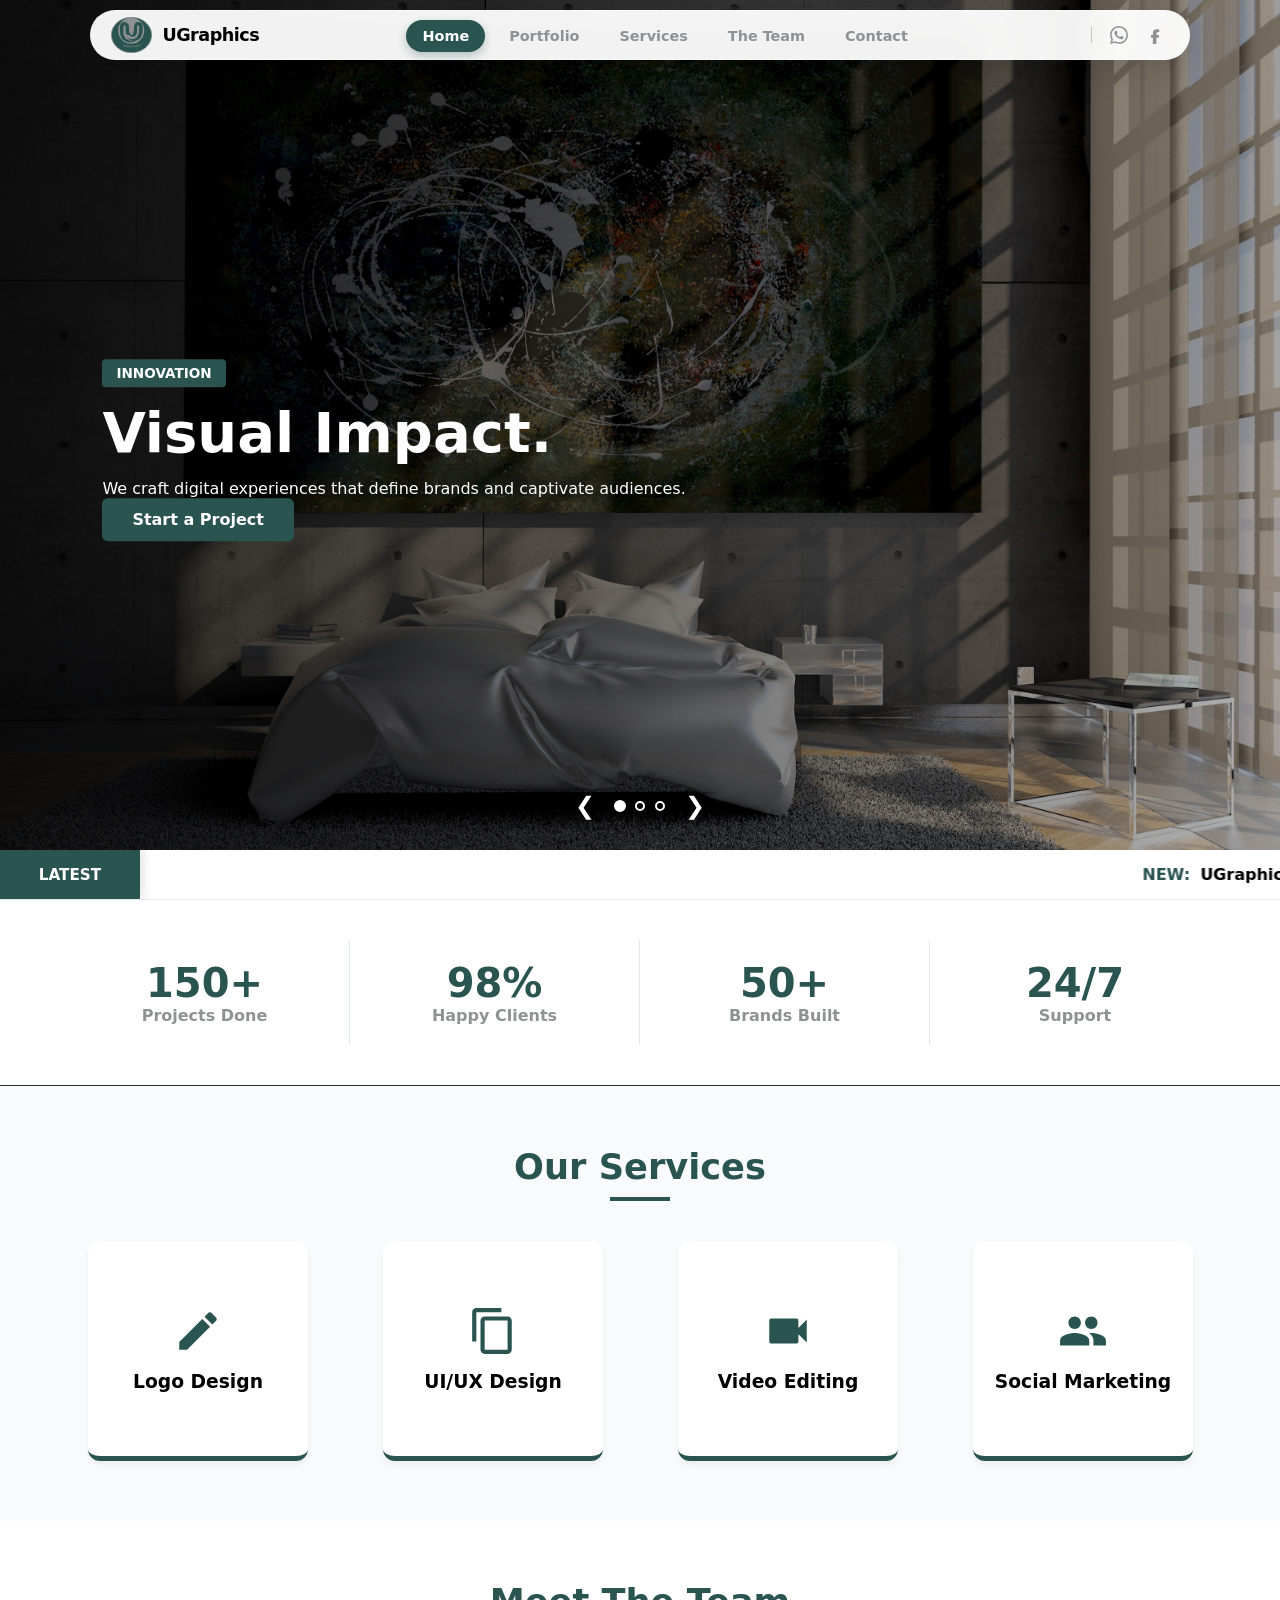
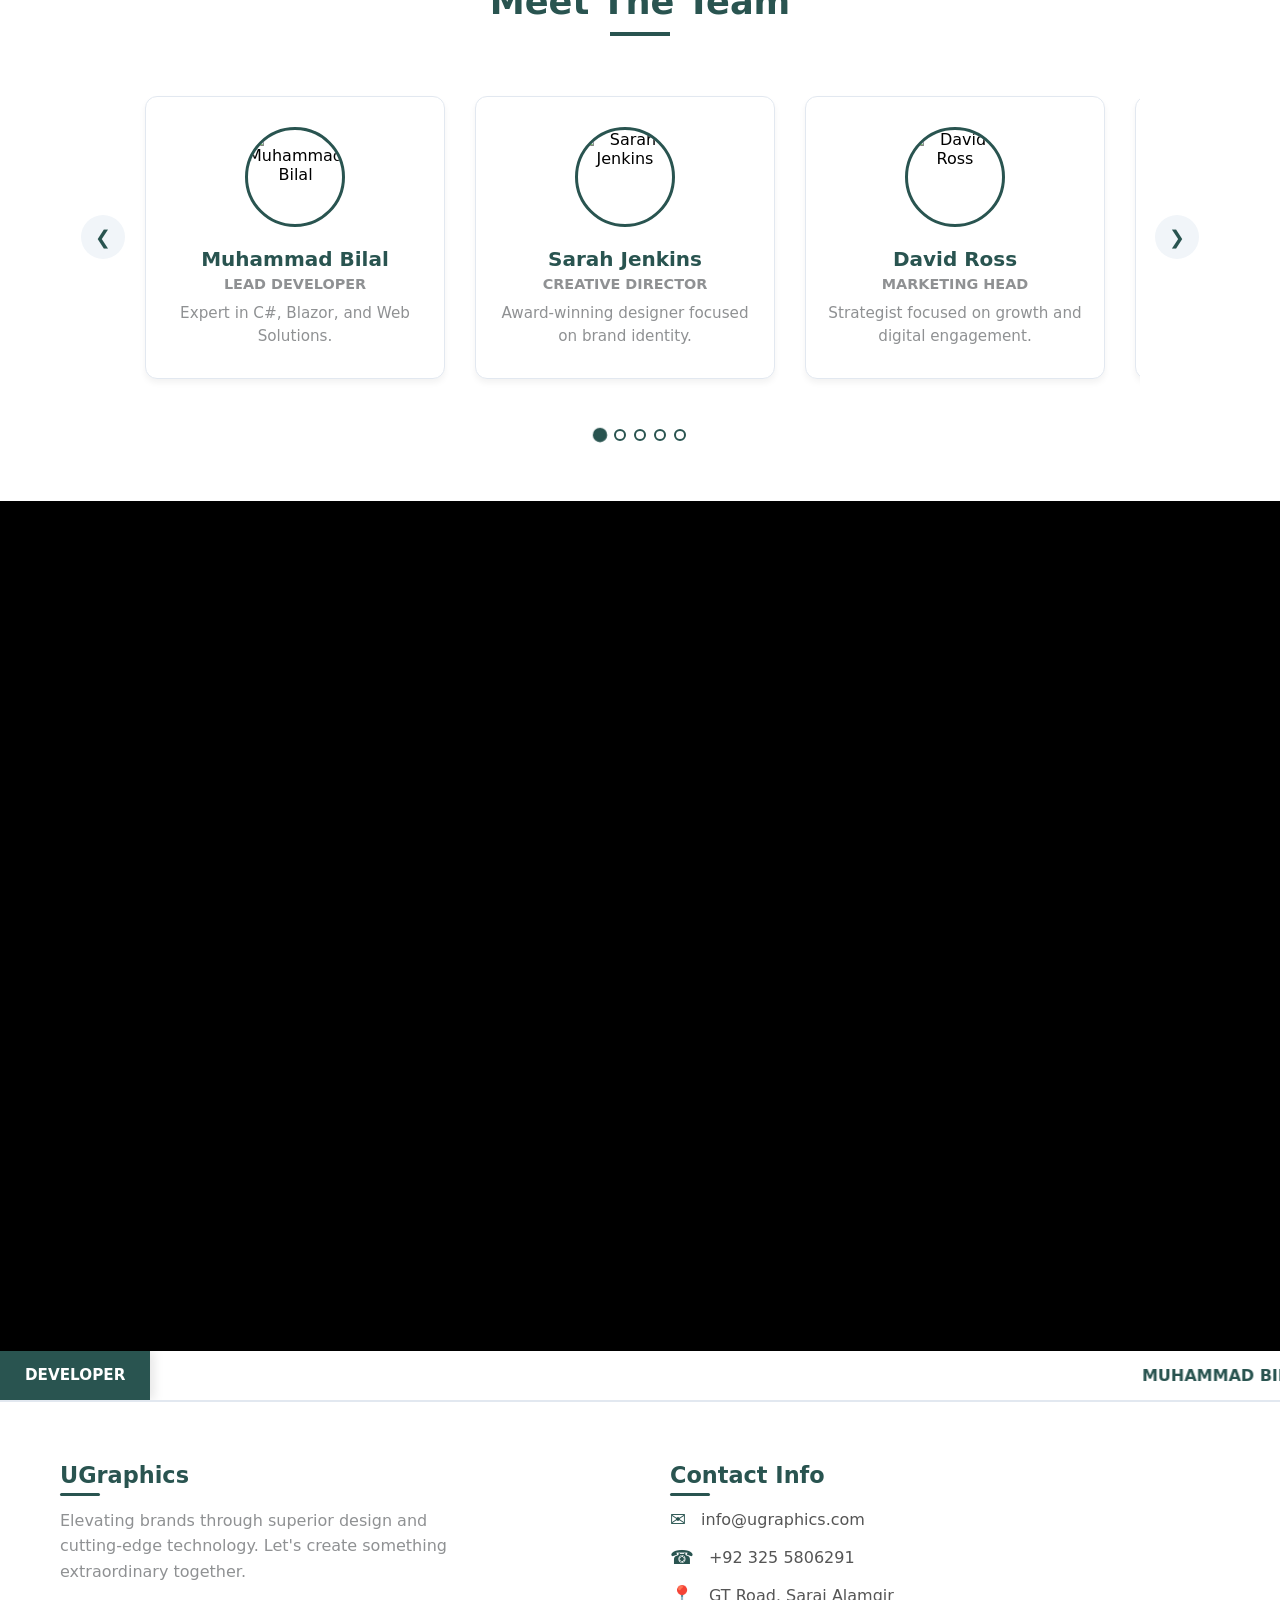
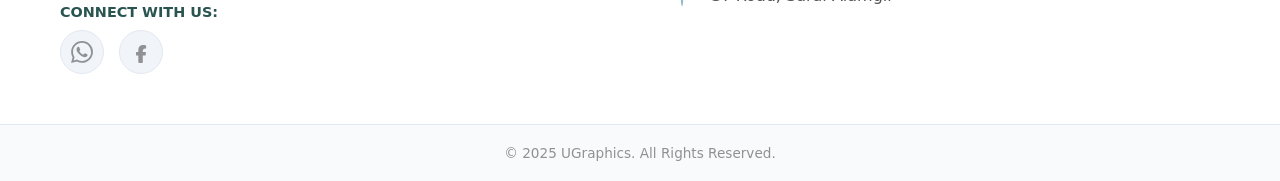
==== commit c271750f: "updated home page..." ====
--- a/index.html
+++ b/index.html
@@ -51,28 +51,31 @@
     </div>
 
     <div class="mobile-overlay" id="mobileOverlay" onclick="closeMobileMenu()"></div>
+   
+
     <div class="mobile-nav" id="mobileNav">
-        <div class="mobile-header">
-            <span class="mobile-brand-text">UGraphics</span>
-            <button class="mobile-close" onclick="closeMobileMenu()">✕</button>
-        </div>
-        <a href="#" onclick="closeMobileMenu()">Home</a>
-        <a href="#portfolio" onclick="closeMobileMenu()">Portfolio</a>
-        <a href="#services" onclick="closeMobileMenu()">Services</a>
-        <a href="#team" onclick="closeMobileMenu()">Team</a>
-        <a href="#contact" onclick="closeMobileMenu()">Contact</a>
-        <div class="mobile-socials">
-            <a href="#" class="social-btn whatsapp"><svg viewBox="0 0 24 24" fill="currentColor"><path d="M17.472 14.382c-.297-.149-1.758-.867-2.03-.967-.273-.099-.471-.148-.67.15-.197.297-.767.966-.94 1.164-.173.199-.347.223-.644.075-.297-.15-1.255-.463-2.39-1.475-.883-.788-1.48-1.761-1.653-2.059-.173-.297-.018-.458.13-.606.134-.133.298-.347.446-.52.149-.174.198-.298.298-.497.099-.198.05-.371-.025-.52-.075-.149-.669-1.612-.916-2.207-.242-.579-.487-.5-.669-.51-.173-.008-.371-.01-.57-.01-.198 0-.52.074-.792.372-.272.297-1.04 1.016-1.04 2.479 0 1.462 1.065 2.875 1.213 3.074.149.198 2.096 3.2 5.077 4.487.709.306 1.262.489 1.694.625.712.227 1.36.195 1.871.118.571-.085 1.758-.719 2.006-1.413.248-.694.248-1.289.173-1.413-.074-.124-.272-.198-.57-.347m-5.421 7.403h-.004a9.87 9.87 0 01-5.031-1.378l-.361-.214-3.741.982.998-3.648-.235-.374a9.86 9.86 0 01-1.51-5.26c.001-5.45 4.436-9.884 9.888-9.884 2.64 0 5.122 1.03 6.988 2.898a9.825 9.825 0 012.893 6.994c-.003 5.45-4.437 9.884-9.885 9.884m8.413-18.297A11.815 11.815 0 0012.05 0C5.495 0 .16 5.335.157 11.892c0 2.096.547 4.142 1.588 5.945L.057 24l6.305-1.654a11.882 11.882 0 005.683 1.448h.005c6.554 0 11.89-5.335 11.893-11.893a11.821 11.821 0 00-3.48-8.413Z" /></svg></a>
-            <a href="#" class="social-btn facebook"><svg viewBox="0 0 24 24" fill="currentColor"><path d="M9.101 23.691v-7.98H6.627v-3.667h2.474v-1.58c0-4.085 1.848-5.978 5.858-5.978.401 0 .955.042 1.468.103a8.68 8.68 0 0 1 1.141.195v3.325a8.623 8.623 0 0 0-.653-.036c-2.148 0-2.971.956-2.971 3.594v.376h3.428l-.342 3.667h-3.086v7.98c-.453.076-1.522.247-2.922.247-1.127 0-1.685-.052-1.922-.095z"/></svg></a>
-        </div>
+    <div class="mobile-header">
+        <span class="mobile-brand-text">UGraphics</span>
+        <button class="mobile-close" onclick="closeMobileMenu()">✕</button>
     </div>
+    <a href="index.html" onclick="closeMobileMenu()">Home</a>
+    <a href="portfolio.html" onclick="closeMobileMenu()">Portfolio</a>
+    <a href="services.html" onclick="closeMobileMenu()">Services</a>
+    <a href="developers.html" onclick="closeMobileMenu()">The Team</a>
+    <a href="contact.html" onclick="closeMobileMenu()">Contact</a>
+    
+    <div class="mobile-socials">
+        <a href="#" class="social-btn whatsapp"><svg viewBox="0 0 24 24" fill="currentColor"><path d="M17.472 14.382c-.297-.149-1.758-.867-2.03-.967-.273-.099-.471-.148-.67.15-.197.297-.767.966-.94 1.164-.173.199-.347.223-.644.075-.297-.15-1.255-.463-2.39-1.475-.883-.788-1.48-1.761-1.653-2.059-.173-.297-.018-.458.13-.606.134-.133.298-.347.446-.52.149-.174.198-.298.298-.497.099-.198.05-.371-.025-.52-.075-.149-.669-1.612-.916-2.207-.242-.579-.487-.5-.669-.51-.173-.008-.371-.01-.57-.01-.198 0-.52.074-.792.372-.272.297-1.04 1.016-1.04 2.479 0 1.462 1.065 2.875 1.213 3.074.149.198 2.096 3.2 5.077 4.487.709.306 1.262.489 1.694.625.712.227 1.36.195 1.871.118.571-.085 1.758-.719 2.006-1.413.248-.694.248-1.289.173-1.413-.074-.124-.272-.198-.57-.347m-5.421 7.403h-.004a9.87 9.87 0 01-5.031-1.378l-.361-.214-3.741.982.998-3.648-.235-.374a9.86 9.86 0 01-1.51-5.26c.001-5.45 4.436-9.884 9.888-9.884 2.64 0 5.122 1.03 6.988 2.898a9.825 9.825 0 012.893 6.994c-.003 5.45-4.437 9.884-9.885 9.884m8.413-18.297A11.815 11.815 0 0012.05 0C5.495 0 .16 5.335.157 11.892c0 2.096.547 4.142 1.588 5.945L.057 24l6.305-1.654a11.882 11.882 0 005.683 1.448h.005c6.554 0 11.89-5.335 11.893-11.893a11.821 11.821 0 00-3.48-8.413Z" /></svg></a>
+        <a href="#" class="social-btn facebook"><svg viewBox="0 0 24 24" fill="currentColor"><path d="M9.101 23.691v-7.98H6.627v-3.667h2.474v-1.58c0-4.085 1.848-5.978 5.858-5.978.401 0 .955.042 1.468.103a8.68 8.68 0 0 1 1.141.195v3.325a8.623 8.623 0 0 0-.653-.036c-2.148 0-2.971.956-2.971 3.594v.376h3.428l-.342 3.667h-3.086v7.98c-.453.076-1.522.247-2.922.247-1.127 0-1.685-.052-1.922-.095z"/></svg></a>
+    </div>
+</div>
 
     <div class="home-wrapper">
         <section class="hero-slider">
             <div class="slider-container" id="sliderContainer">
                 
                 <div class="slide active">
-                    <div class="slide-bg" style="background-image: url('https://images.unsplash.com/photo-1600607686527-6fb886090705?q=80&w=2700&auto=format&fit=crop');"></div>
+                    <div class="slide-bg" style="background-image: url('Images/heropic1.jpg');"></div>
                     <div class="slide-overlay"></div>
                     <div class="slide-content">
                         <span class="badge">Innovation</span>
@@ -83,7 +86,7 @@
                 </div>
 
                 <div class="slide">
-                    <div class="slide-bg" style="background-image: url('https://images.unsplash.com/photo-1550745165-9bc0b252726f?q=80&w=2700&auto=format&fit=crop');"></div>
+                    <div class="slide-bg" style="background-image: url('Images/heropic2.jpg"></div>
                     <div class="slide-overlay"></div>
                     <div class="slide-content">
                         <span class="badge">Branding</span>
@@ -94,7 +97,7 @@
                 </div>
 
                 <div class="slide">
-                    <div class="slide-bg" style="background-image: url('https://images.unsplash.com/photo-1542744173-8e7e53415bb0?q=80&w=2700&auto=format&fit=crop');"></div>
+                    <div class="slide-bg" style="background-image: url('Images/heropic3.jpg');"></div>
                     <div class="slide-overlay"></div>
                     <div class="slide-content">
                         <span class="badge">Strategy</span>
@@ -264,7 +267,7 @@
 
        <section class="video-hero full-screen">
         <video class="video-bg" autoplay muted loop playsinline>
-            <source src="https://videos.pexels.com/video-files/3129671/3129671-hd_1920_1080_25fps.mp4" type="video/mp4" />
+            <source src="Videos/video1.mp4" type="video/mp4" />
         </video>
         
         <div class="video-overlay"></div>
--- a/css/styles.css
+++ b/css/styles.css
@@ -11,26 +11,30 @@
     width: 100%;
     max-width: 100%;
     overflow-x: hidden;
-    background-color: #000000; /* Keeps Hero blend seamless */
+    background-color: #000000;
 }
 
 /* =========================================
    2. GLOBAL VARIABLES (NEW COLOR SCHEME)
    ========================================= */
 :root {
-    /* New Palette */
-    --primary: #295450;      /* Deep Teal - Main Brand Color */
-    --secondary: #8f9193;    /* Cool Grey - Secondary/Borders */
-    
-    --text-dark: #000000;    /* Keep Black for readability */
+    --primary: #295450;      /* Deep Teal */
+    --secondary: #8f9193;    /* Cool Grey */
+    --text-dark: #000000;
     --text-light: #ffffff;
-    --light-bg: #f8fafc;     /* Light Grey for alternate sections */
+    --light-bg: #f8fafc;
     --divider-color: #e2e8f0;
 }
 
 body {
     font-family: 'Segoe UI', system-ui, sans-serif;
     color: var(--text-dark);
+    /* REMOVED ANIMATION FROM HERE TO FIX NAV MENU */
+}
+
+/* APPLY ANIMATION TO ALL DIRECT CHILDREN EXCEPT NAV ELEMENTS */
+body > *:not(.glass-nav-container):not(.mobile-nav):not(.mobile-overlay):not(script) {
+    animation: pageFadeIn 1s ease-out forwards;
 }
 
 a { text-decoration: none; color: inherit; }
@@ -78,7 +82,6 @@
     color: white; z-index: 10;
 }
 
-/* Badge uses the New Teal */
 .badge {
     background: var(--primary); color: white; padding: 6px 14px;
     border-radius: 4px; font-weight: 700; text-transform: uppercase;
@@ -89,7 +92,6 @@
     font-size: 3.5rem; font-weight: 800; line-height: 1.1; margin-bottom: 15px;
 }
 
-/* Primary Button uses Teal */
 .btn-primary {
     background: var(--primary); color: white; padding: 12px 30px;
     font-weight: 700; border-radius: 6px; display: inline-block;
@@ -97,10 +99,9 @@
 }
 .btn-primary:hover { 
     transform: translateY(-2px); 
-    background: #1e3d3a; /* Darker shade of Teal for hover */
-}
-
-/* Slider Controls */
+    background: #1e3d3a; 
+}
+
 .slider-controls-wrapper {
     position: absolute; bottom: 80px; 
     left: 50%; transform: translateX(-50%);
@@ -137,9 +138,7 @@
 }
 .stat-item:last-child { border-right: none; }
 
-/* Stats use Teal */
 .stat-item strong { font-size: 2.5rem; color: var(--primary); }
-/* Highlight stat uses Grey or keeping Teal for consistency? Let's use Teal */
 .stat-item.highlight strong { color: var(--primary); }
 .stat-item span { color: var(--secondary); font-weight: 600; }
 
@@ -151,7 +150,7 @@
 }
 
 /* =========================================
-   5. SECTIONS
+   5. SECTIONS (SERVICES UPDATED)
    ========================================= */
 .portals-section { padding: 60px 0; background: var(--light-bg); }
 .section-header { text-align: center; margin-bottom: 40px; }
@@ -159,46 +158,49 @@
 .header-line { width: 60px; height: 4px; background: var(--primary); margin: 10px auto; }
 
 .square-grid {
-    display: grid; grid-template-columns: repeat(auto-fit, minmax(200px, 1fr));
-    gap: 20px; justify-items: center;
-}
+    display: grid;
+    /* Default Desktop: Auto fit */
+    grid-template-columns: repeat(auto-fit, minmax(200px, 1fr));
+    gap: 20px; 
+    justify-items: center;
+}
+
+/* --- MOBILE SPECIFIC FOR SERVICES --- */
+@media (max-width: 768px) {
+    .square-grid {
+        /* Force 2 columns on mobile exactly like stats bar */
+        grid-template-columns: repeat(2, 1fr); 
+        gap: 15px;
+    }
+}
+
 .square-card {
     background: white; width: 100%; max-width: 220px; aspect-ratio: 1/1;
     border-radius: 12px; display: flex; flex-direction: column;
     align-items: center; justify-content: center;
     box-shadow: 0 4px 6px rgba(0,0,0,0.05);
-    /* Bottom border uses Teal */
     border-bottom: 5px solid var(--primary);
-    transition: transform 0.3s;
-}
-.square-card:hover { transform: translateY(-8px); border-bottom-color: var(--secondary); }
+    transition: transform 0.3s, border-bottom-color 0.3s;
+    
+    /* ANIMATION SETUP */
+    opacity: 0; /* Initially hidden */
+    animation: cardPopUp 0.8s cubic-bezier(0.2, 0.8, 0.2, 1) forwards;
+}
+
+/* Stagger the animations for each card */
+.square-card:nth-child(1) { animation-delay: 0.2s; }
+.square-card:nth-child(2) { animation-delay: 0.4s; }
+.square-card:nth-child(3) { animation-delay: 0.6s; }
+.square-card:nth-child(4) { animation-delay: 0.8s; }
+
+.square-card:hover { 
+    transform: translateY(-8px); 
+    border-bottom-color: var(--secondary); 
+}
 .card-icon { width: 50px; height: 50px; color: var(--primary); margin-bottom: 15px; }
 
 /* =========================================
    6. VIDEO HERO
-   ========================================= */
-.video-hero.full-screen {
-    position: relative; width: 100%; height: 100vh; 
-    overflow: hidden; background: #000;
-}
-.video-bg {
-    position: absolute; top: 0; left: 0; width: 100%; height: 100%;
-    object-fit: cover; z-index: 1; pointer-events: none;
-}
-.video-overlay {
-    position: absolute; inset: 0; background: rgba(0,0,0,0.5); z-index: 2;
-}
-.video-content-center {
-    position: absolute; top: 50%; left: 50%; transform: translate(-50%, -50%);
-    z-index: 10; color: white; text-align: center;
-}
-.video-content-center h2 { font-size: 3.5rem; font-weight: 800; text-transform: uppercase; margin-bottom: 10px; }
-.video-content-center p { font-size: 1.2rem; font-weight: 600; color: #cbd5e1; }
-
-/* ... existing styles ... */
-
-/* =========================================
-   6. VIDEO HERO (Full Screen, No Text)
    ========================================= */
 .video-hero.full-screen {
     position: relative;
@@ -220,17 +222,37 @@
 .video-overlay {
     position: absolute;
     inset: 0;
-    /* Very light overlay just to make sure the Ticker pops */
     background: rgba(0,0,0,0.2); 
     z-index: 2;
     pointer-events: none;
 }
 
-/* Ticker anchored to bottom of video */
 .hero-bottom-ticker {
     position: absolute;
     bottom: 0;
     left: 0;
     width: 100%;
     z-index: 50;
+}
+
+/* =========================================
+   7. ANIMATIONS (NEW)
+   ========================================= */
+
+/* Whole Page Entrance */
+@keyframes pageFadeIn {
+    from { opacity: 0; transform: translateY(15px); }
+    to { opacity: 1; transform: translateY(0); }
+}
+
+/* Service Cards Pop Up Effect */
+@keyframes cardPopUp {
+    0% {
+        opacity: 0;
+        transform: translateY(40px) scale(0.9);
+    }
+    100% {
+        opacity: 1;
+        transform: translateY(0) scale(1);
+    }
 }
--- a/css/NavMenu.css
+++ b/css/NavMenu.css
@@ -1,23 +1,35 @@
 /* =========================================
    1. DESKTOP NAVIGATION
    ========================================= */
-/* Container */
+/* Container - Ensures Sticky/Fixed Overlay */
 .glass-nav-container {
-    position: fixed; top: 0; left: 0; right: 0;
-    z-index: 1000; display: flex; justify-content: center;
-    padding: 10px 20px; pointer-events: none;
+    position: fixed; 
+    top: 0; 
+    left: 0; 
+    right: 0;
+    z-index: 9999; /* Updated: Ensures it stays above all content */
+    display: flex; 
+    justify-content: center;
+    padding: 10px 20px; 
+    pointer-events: none; /* Allows clicks to pass through empty space */
 }
 
 /* Navbar */
 .glass-navbar {
-    display: flex; align-items: center; justify-content: space-between;
-    width: 100%; max-width: 1100px; padding: 0 20px; height: 50px;
-    pointer-events: auto;
+    display: flex; 
+    align-items: center; 
+    justify-content: space-between;
+    width: 100%; 
+    max-width: 1100px; 
+    padding: 0 20px; 
+    height: 50px;
+    pointer-events: auto; /* Re-enables clicks on the menu itself */
     background: rgba(255, 255, 255, 0.95);
     backdrop-filter: blur(12px);
+    -webkit-backdrop-filter: blur(12px); /* Safari support */
     border-radius: 50px;
     border: 1px solid rgba(255,255,255,0.4);
-    box-shadow: 0 8px 32px rgba(0, 0, 0, 0.08);
+    box-shadow: 0 8px 32px rgba(0, 0, 0, 0.15); /* Slightly stronger shadow */
 }
 
 /* Brand - Updated for Larger, Natural Shape Logo */
@@ -29,13 +41,9 @@
 }
 
 .brand-logo { 
-    /* Increased size to match menu item height */
     height: 36px; 
-    /* Auto width allows it to be longer/egg-shaped */
     width: auto; 
-    /* Ensures the image isn't squeezed or cropped */
     object-fit: contain; 
-    /* REMOVED circular forcing */
     border-radius: 0; 
 }
 
@@ -82,11 +90,15 @@
 .mobile-menu-btn span { width: 20px; height: 2px; background: #000; border-radius: 2px; }
 
 .mobile-nav {
-    position: fixed; top: 0; right: -320px;
-    width: 300px; height: 100vh;
+    position: fixed; 
+    top: 0; 
+    right: -320px;
+    width: 300px; 
+    height: 100vh;
     background: rgba(255, 255, 255, 0.98);
     backdrop-filter: blur(15px);
-    z-index: 2000; padding: 30px;
+    z-index: 10000; /* Updated: Higher than container to sit on top */
+    padding: 30px;
     transition: right 0.5s cubic-bezier(0.16, 1, 0.3, 1), visibility 0.5s;
     box-shadow: -10px 0 40px rgba(0,0,0,0.1);
     display: flex; flex-direction: column; visibility: hidden;
@@ -125,8 +137,16 @@
 .mobile-socials .social-btn:hover { background: #295450; color: white; }
 
 .mobile-overlay {
-    position: fixed; top: 0; left: 0; width: 100%; height: 100vh;
-    background: rgba(0,0,0,0.3); z-index: 1500; opacity: 0; visibility: hidden; transition: all 0.4s;
+    position: fixed; 
+    top: 0; 
+    left: 0; 
+    width: 100%; 
+    height: 100vh;
+    background: rgba(0,0,0,0.3); 
+    z-index: 9998; /* Updated: Just below the mobile nav */
+    opacity: 0; 
+    visibility: hidden; 
+    transition: all 0.4s;
 }
 .mobile-overlay.active { opacity: 1; visibility: visible; }
 
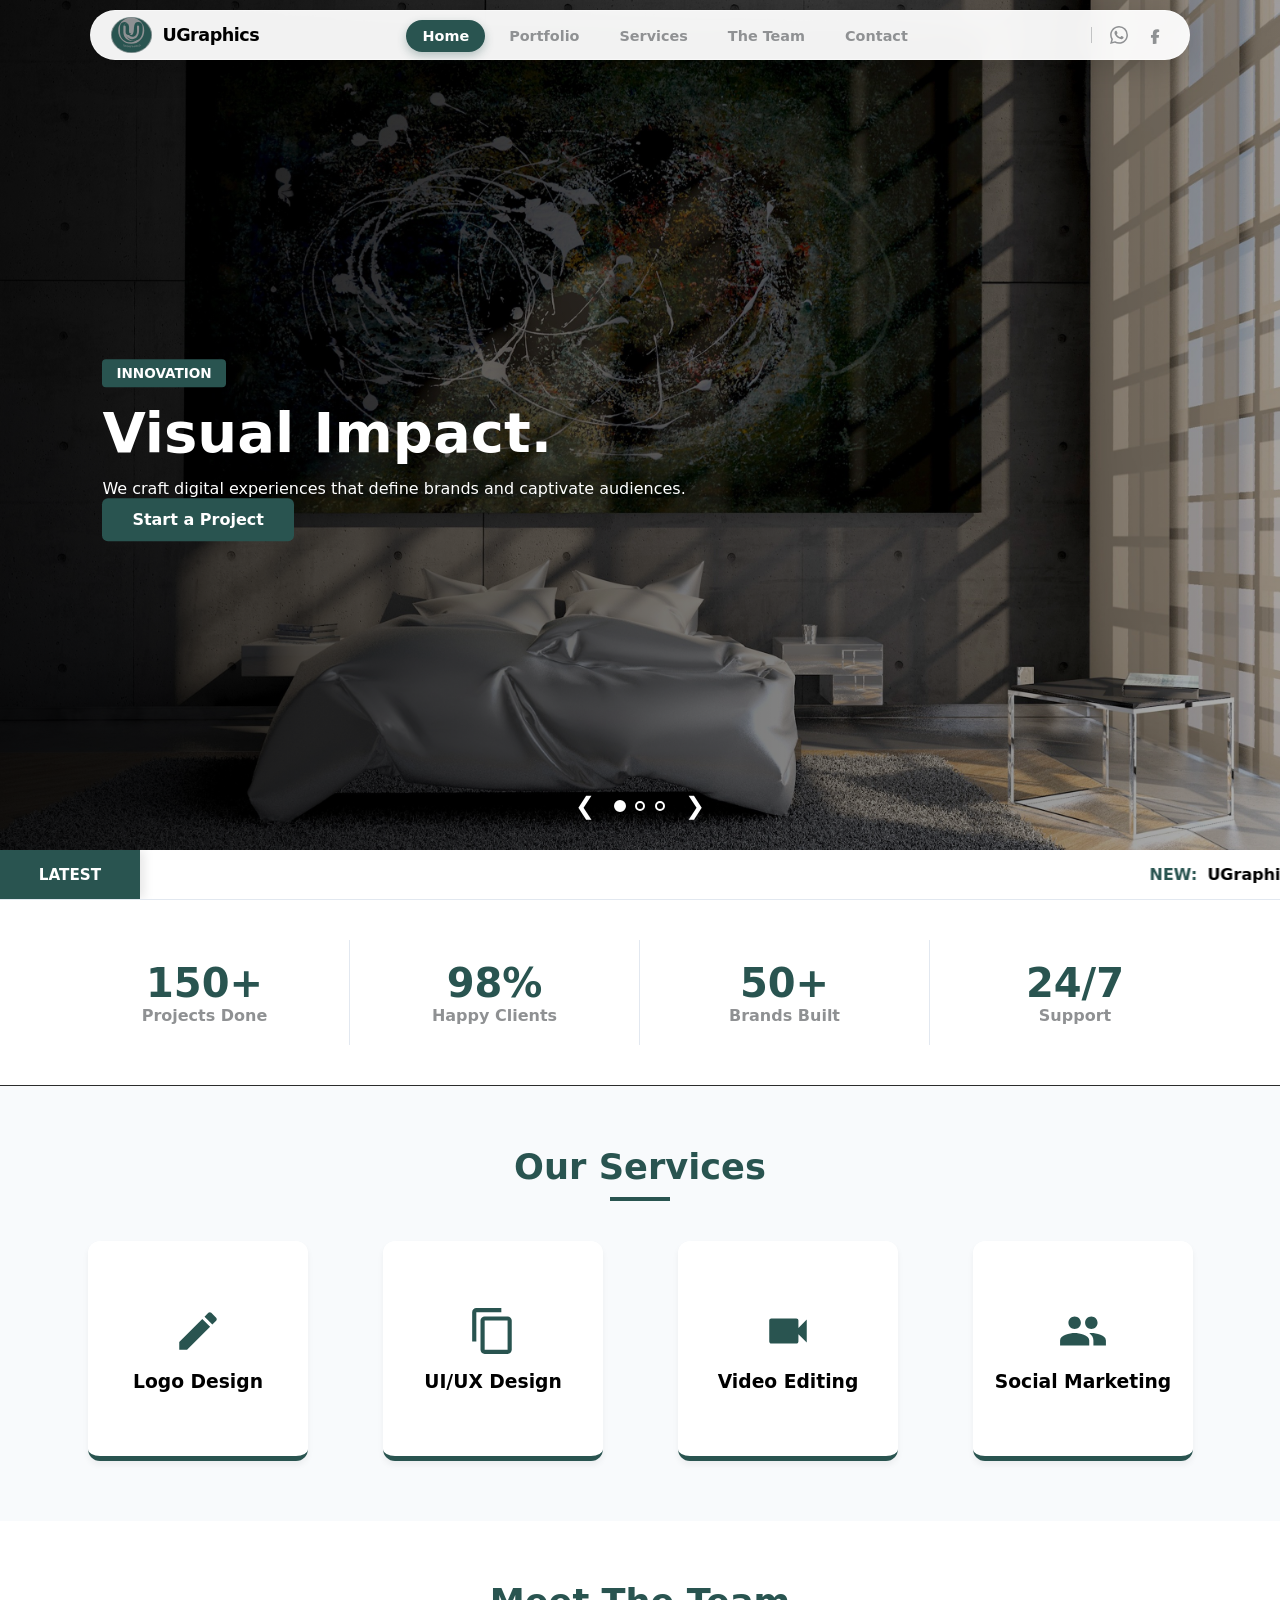
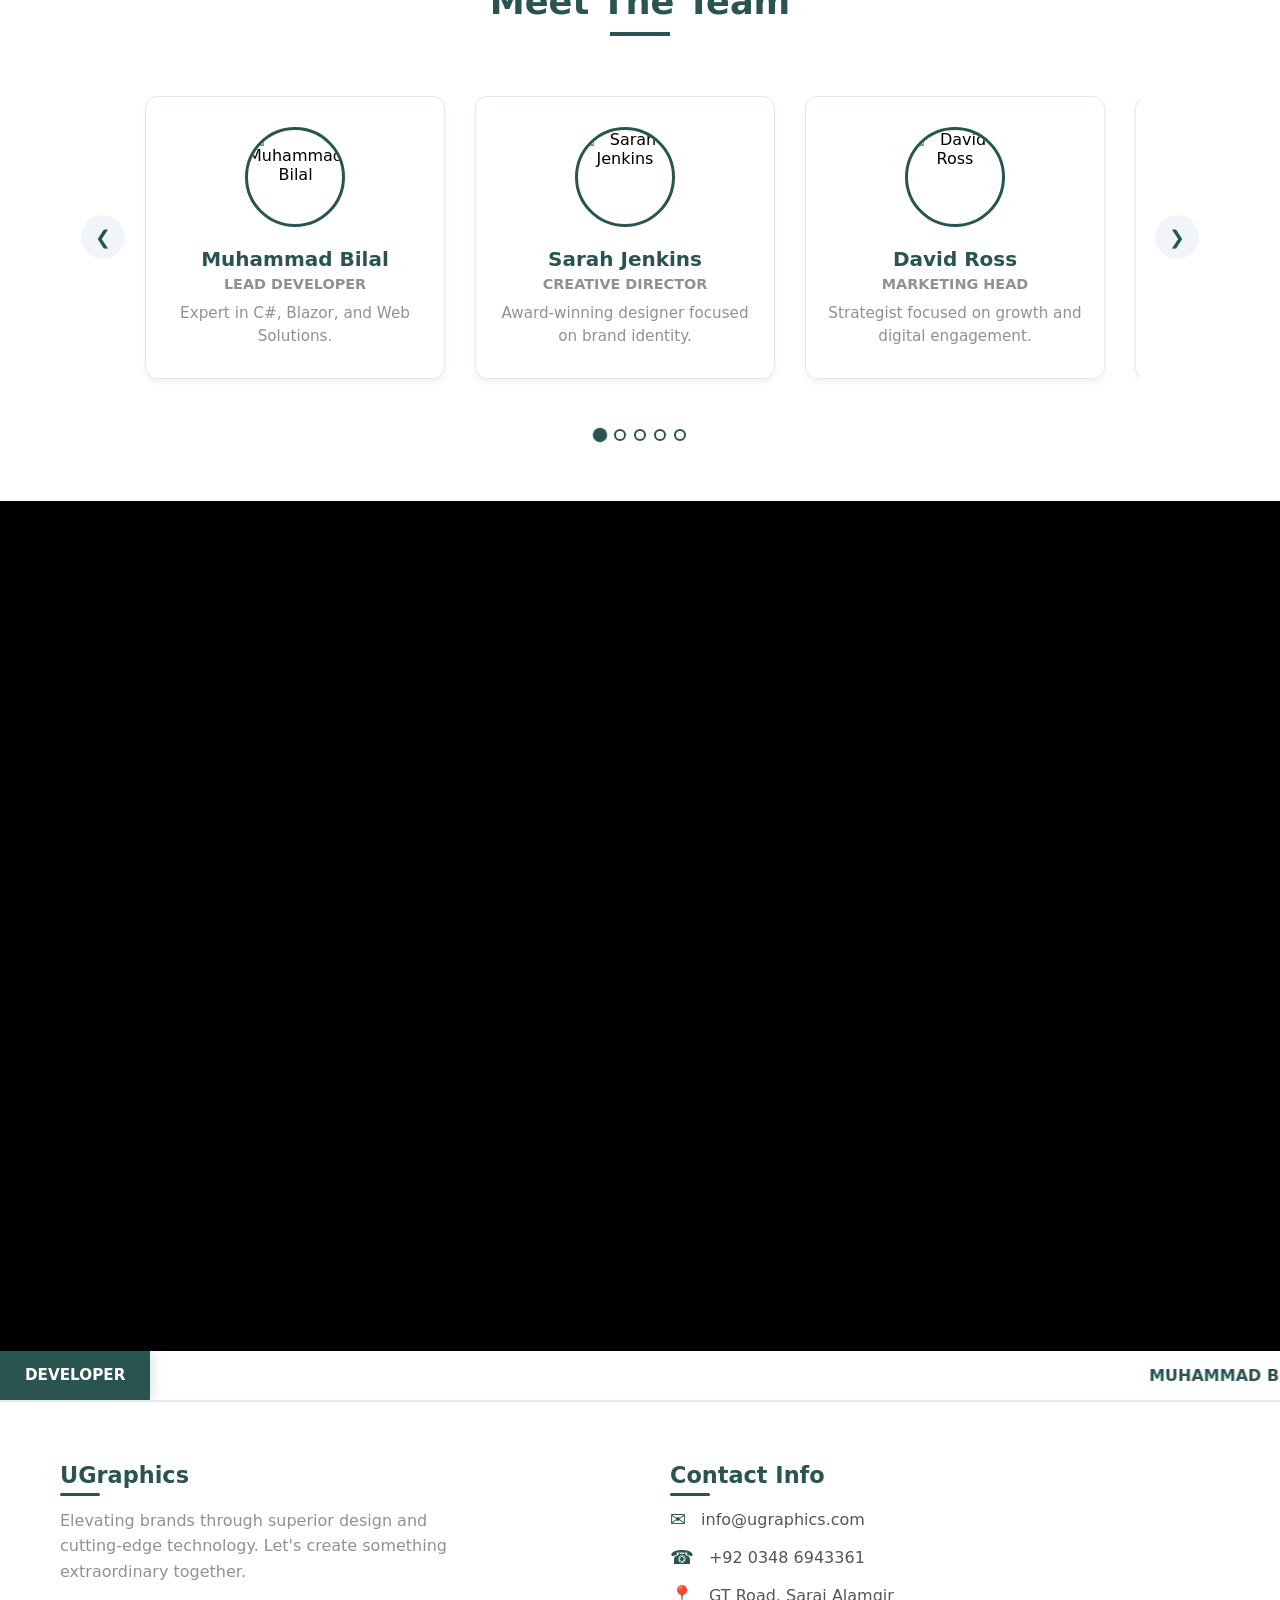
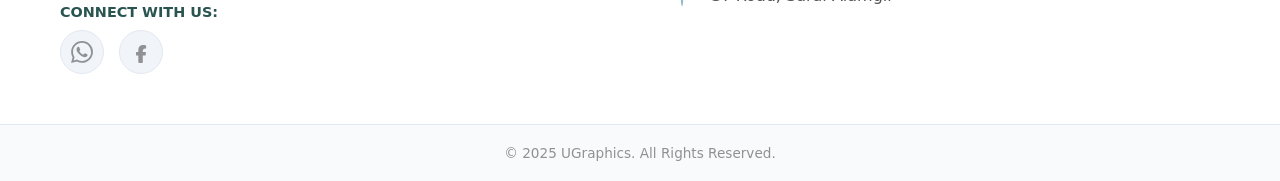
==== commit 99254b83: "updated..." ====
--- a/index.html
+++ b/index.html
@@ -281,7 +281,7 @@
                             <strong>Muhammad Bilal:</strong> IT Specialist & WinUI/Blazor Expert.
                         </span>
                         <span class="ticker-item">
-                            <strong>Contact:</strong> +92 325 5806291.
+                            <strong>Contact:</strong> +92 0348 6943361.
                         </span>
                         <span class="ticker-item">
                             <strong>Status:</strong> Available for Freelance Projects.
@@ -315,7 +315,7 @@
                     <h3>Contact Info</h3>
                     <ul class="contact-list">
                         <li><span>&#9993;</span> info@ugraphics.com</li>
-                        <li><span>&#9742;</span> +92 325 5806291</li>
+                        <li><span>&#9742;</span> +92 0348 6943361</li>
                         <li><span>&#128205;</span> GT Road, Sarai Alamgir</li>
                     </ul>
                 </div>
